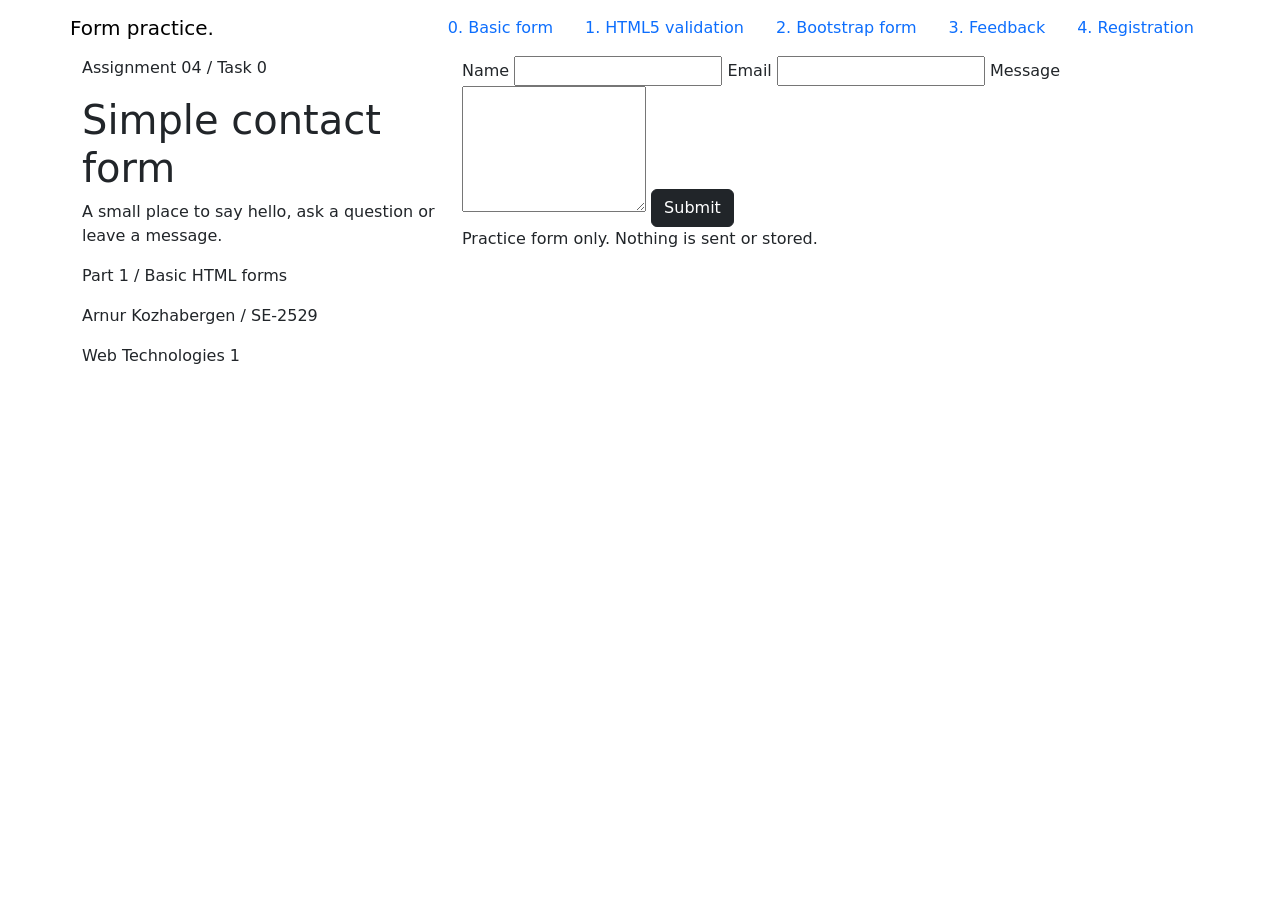
==== index.html @ 432d2d25 "Add registration form" ====
<!DOCTYPE html>
<html lang="en">
<head>
  <meta charset="UTF-8">
  <meta name="viewport" content="width=device-width, initial-scale=1.0">
  <title>Simple contact form - Assignment 4</title>
  <link href="https://cdn.jsdelivr.net/npm/bootstrap@5.3.3/dist/css/bootstrap.min.css" rel="stylesheet">
  <link href="style.css" rel="stylesheet">
  <script src="script.js" defer></script>
</head>
<body>
  <header class="site-header">
    <nav class="navbar container" aria-label="Assignment tasks">
      <a class="navbar-brand" href="index.html">Form practice<span>.</span></a>
      <ul class="nav">
        <li class="nav-item"><a class="nav-link active" href="index.html" aria-current="page">0. Basic form</a></li>
        <li class="nav-item"><a class="nav-link" href="html-validation.html">1. HTML5 validation</a></li>
        <li class="nav-item"><a class="nav-link" href="bootstrap-form.html">2. Bootstrap form</a></li>
        <li class="nav-item"><a class="nav-link" href="bootstrap-validation.html">3. Feedback</a></li>
        <li class="nav-item"><a class="nav-link" href="registration.html">4. Registration</a></li>
      </ul>
    </nav>
  </header>

  <main class="container">
    <div class="row gx-4 gy-5">
      <div class="col-lg-4">
        <p class="eyebrow">Assignment 04 / Task 0</p>
        <h1>Simple contact form</h1>
        <p class="intro">A small place to say hello, ask a question or leave a message.</p>
        <p class="task-note">Part 1 / Basic HTML forms</p>
      </div>

      <div class="col-lg-8">
        <section class="form-panel" aria-label="Simple contact form">
          <form class="plain-form" method="post">
            <label for="name">Name</label>
            <input type="text" id="name" name="name" autocomplete="name">

            <label for="email">Email</label>
            <input type="email" id="email" name="email" autocomplete="email">

            <label for="message">Message</label>
            <textarea id="message" name="message" rows="5"></textarea>

            <button type="submit" class="btn btn-dark">Submit</button>
          </form>
          <p id="result" class="result" role="status" hidden></p>
          <p class="demo-note">Practice form only. Nothing is sent or stored.</p>
        </section>
      </div>
    </div>
  </main>

  <footer class="container site-footer">
    <p>Arnur Kozhabergen <span>/</span> SE-2529</p>
    <p>Web Technologies 1</p>
  </footer>
</body>
</html>
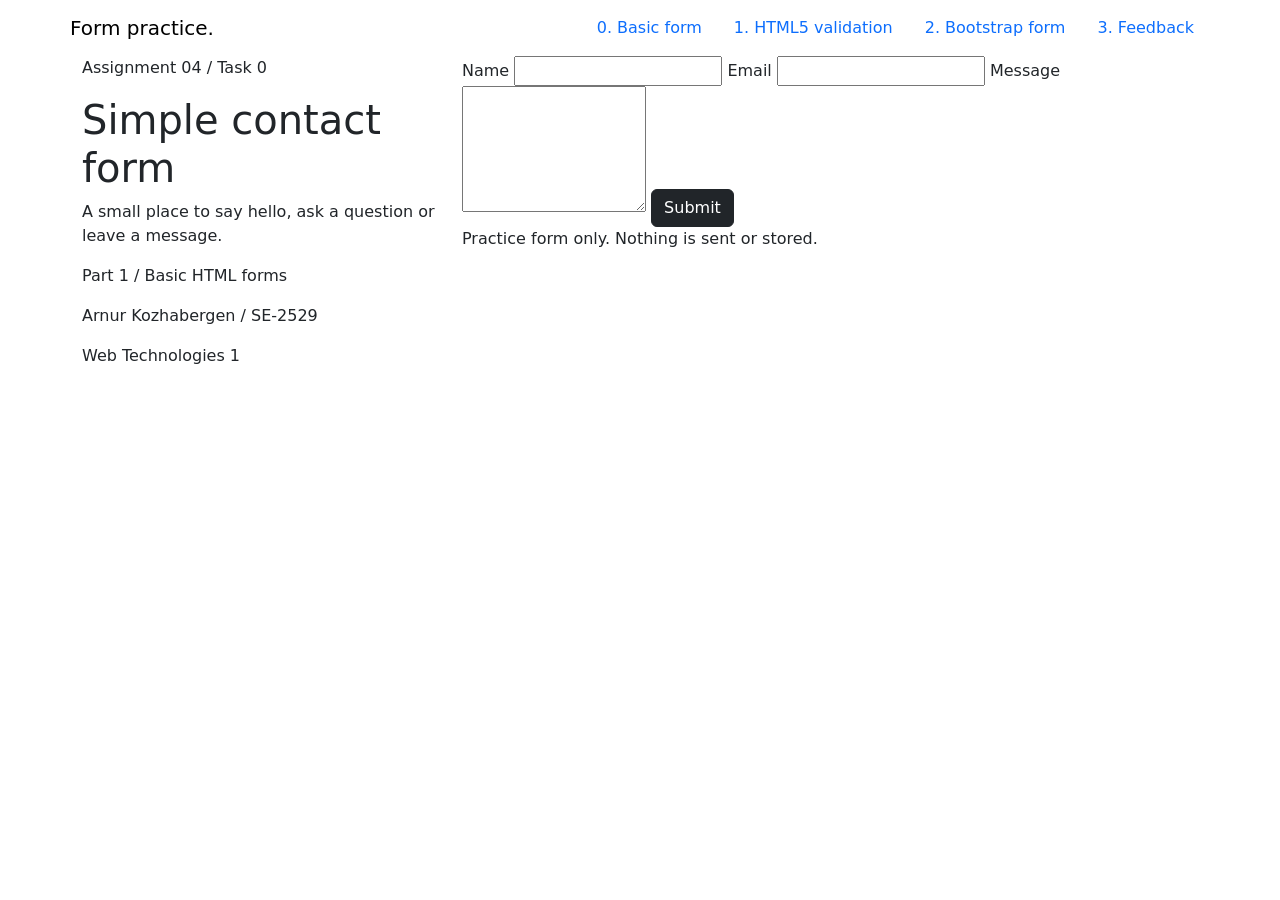
==== commit 39bf0881: "Style forms with Bootstrap" ====
--- a/index.html
+++ b/index.html
@@ -17,7 +17,6 @@
         <li class="nav-item"><a class="nav-link" href="html-validation.html">1. HTML5 validation</a></li>
         <li class="nav-item"><a class="nav-link" href="bootstrap-form.html">2. Bootstrap form</a></li>
         <li class="nav-item"><a class="nav-link" href="bootstrap-validation.html">3. Feedback</a></li>
-        <li class="nav-item"><a class="nav-link" href="registration.html">4. Registration</a></li>
       </ul>
     </nav>
   </header>
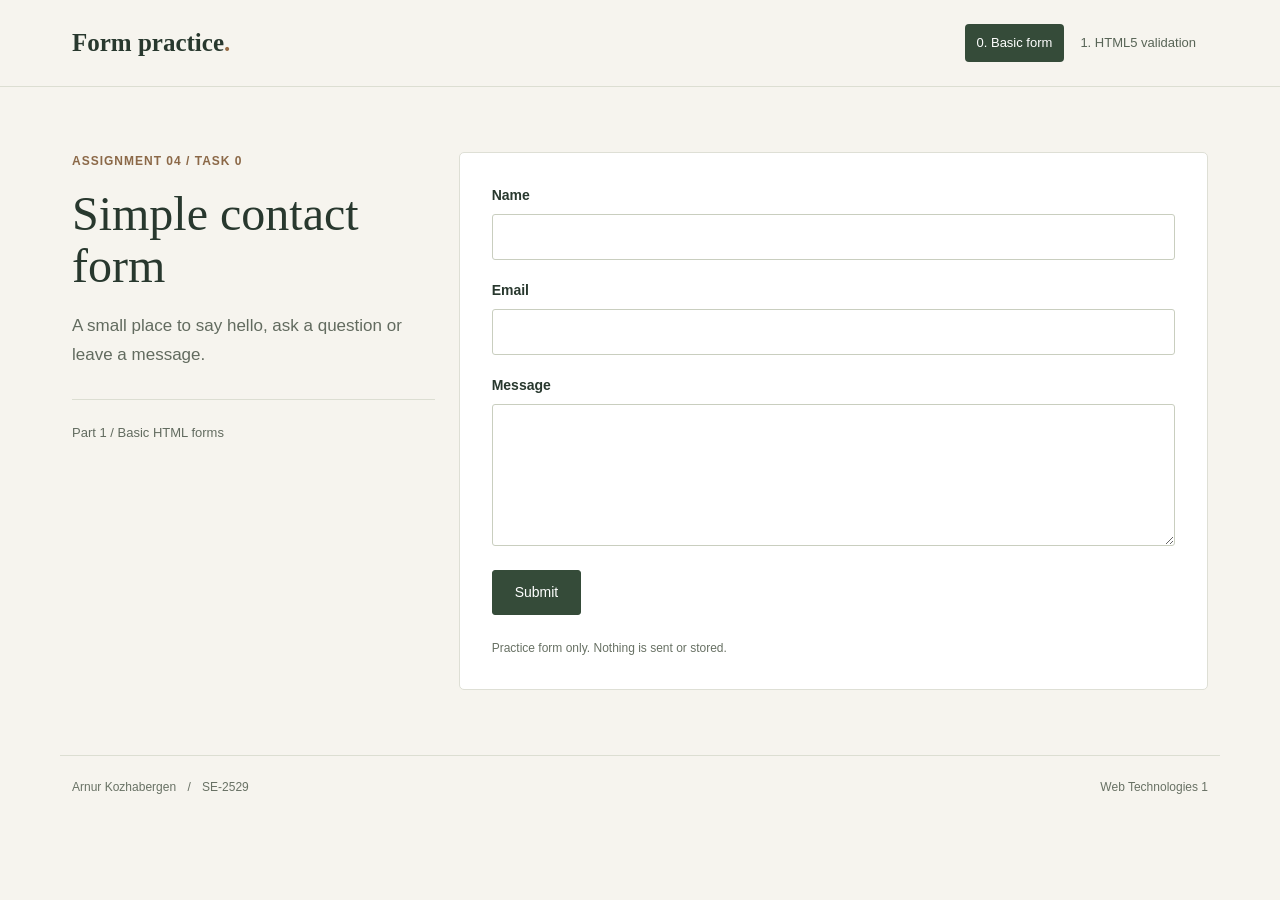
==== commit cff2827e: "Add HTML contact forms" ====
--- a/index.html
+++ b/index.html
@@ -15,8 +15,6 @@
       <ul class="nav">
         <li class="nav-item"><a class="nav-link active" href="index.html" aria-current="page">0. Basic form</a></li>
         <li class="nav-item"><a class="nav-link" href="html-validation.html">1. HTML5 validation</a></li>
-        <li class="nav-item"><a class="nav-link" href="bootstrap-form.html">2. Bootstrap form</a></li>
-        <li class="nav-item"><a class="nav-link" href="bootstrap-validation.html">3. Feedback</a></li>
       </ul>
     </nav>
   </header>
--- a/style.css
+++ b/style.css
@@ -0,0 +1,249 @@
+body {
+  margin: 0;
+  background: #f6f4ee;
+  color: #28382e;
+  font-family: Arial, sans-serif;
+}
+
+.container {
+  max-width: 1160px;
+}
+
+.site-header {
+  border-bottom: 1px solid #dcded2;
+}
+
+.navbar {
+  gap: 16px;
+  padding: 24px 12px;
+}
+
+.navbar-brand {
+  margin: 0;
+  color: #28382e;
+  font: bold 25px Georgia, serif;
+}
+
+.navbar-brand span {
+  color: #956b45;
+}
+
+.nav {
+  gap: 4px;
+}
+
+.nav-link {
+  padding: 9px 12px;
+  border-radius: 4px;
+  color: #586456;
+  font-size: 13px;
+  transition: background-color .15s ease-out;
+}
+
+.nav-link:hover {
+  background: #e8eadf;
+  color: #28382e;
+}
+
+.nav-link.active {
+  background: #354b39;
+  color: white;
+}
+
+main {
+  padding-top: 65px;
+  padding-bottom: 65px;
+}
+
+.eyebrow {
+  margin-bottom: 18px;
+  color: #8b6847;
+  font-size: 12px;
+  font-weight: bold;
+  letter-spacing: 1px;
+  text-transform: uppercase;
+}
+
+h1 {
+  margin-bottom: 20px;
+  font: normal 48px/1.08 Georgia, serif;
+}
+
+.intro {
+  color: #626b5f;
+  font-size: 17px;
+  line-height: 1.7;
+}
+
+.task-note {
+  margin-top: 30px;
+  padding-top: 22px;
+  border-top: 1px solid #dcded2;
+  color: #626b5f;
+  font-size: 13px;
+  line-height: 1.7;
+}
+
+.form-panel {
+  padding: 32px;
+  border: 1px solid #dedfd5;
+  border-radius: 5px;
+  background: white;
+}
+
+.plain-form label,
+.form-label {
+  margin-bottom: 8px;
+  font-size: 14px;
+  font-weight: bold;
+}
+
+.plain-form label,
+.plain-form small {
+  display: block;
+}
+
+.plain-form input,
+.plain-form textarea {
+  display: block;
+  width: 100%;
+  padding: 10px 12px;
+  border: 1px solid #c9cebf;
+  border-radius: 3px;
+}
+
+.plain-form label:not(:first-child) {
+  margin-top: 20px;
+}
+
+.plain-form small {
+  margin-top: 6px;
+  color: #687164;
+  font-size: 13px;
+}
+
+.plain-form button {
+  margin-top: 24px;
+}
+
+.form-control,
+.form-select {
+  min-height: 46px;
+  border-color: #c9cebf;
+  border-radius: 3px;
+}
+
+.form-control:focus,
+.form-select:focus {
+  border-color: #42533b;
+  box-shadow: 0 0 0 3px #42533b20;
+}
+
+.form-check-input:checked {
+  border-color: #42533b;
+  background-color: #42533b;
+}
+
+.choices {
+  display: flex;
+  align-items: center;
+  flex-wrap: wrap;
+  gap: 10px;
+}
+
+.choices label {
+  margin-right: 12px;
+  font-size: 14px;
+}
+
+.choices .form-check-input {
+  flex-shrink: 0;
+  margin-top: 0;
+}
+
+.optional {
+  color: #687164;
+  font-weight: normal;
+}
+
+.btn {
+  padding: 11px 22px;
+  border-radius: 3px;
+  font-size: 14px;
+}
+
+.btn-dark {
+  border-color: #354b39;
+  background: #354b39;
+}
+
+.btn-dark:hover {
+  border-color: #243628;
+  background: #243628;
+}
+
+.btn-outline-dark {
+  border-color: #9ba794;
+  color: #354b39;
+}
+
+.result {
+  margin-top: 22px;
+  padding: 14px;
+  border-left: 3px solid #42533b;
+  background: #edf1e6;
+  font-size: 14px;
+}
+
+.demo-note {
+  margin: 24px 0 0;
+  color: #687164;
+  font-size: 12px;
+}
+
+.site-footer {
+  display: flex;
+  justify-content: space-between;
+  gap: 15px;
+  padding-top: 22px;
+  padding-bottom: 22px;
+  border-top: 1px solid #dcded2;
+  color: #687164;
+  font-size: 12px;
+}
+
+.site-footer p {
+  margin: 0;
+}
+
+.site-footer span {
+  margin: 0 8px;
+}
+
+@media (max-width: 767px) {
+  .navbar {
+    justify-content: flex-start;
+  }
+
+  .nav-link {
+    padding: 8px;
+    font-size: 12px;
+  }
+
+  main {
+    padding-top: 35px;
+    padding-bottom: 35px;
+  }
+
+  h1 {
+    font-size: 40px;
+  }
+
+  .form-panel {
+    padding: 24px;
+  }
+
+  .task-note {
+    margin-top: 20px;
+  }
+}
